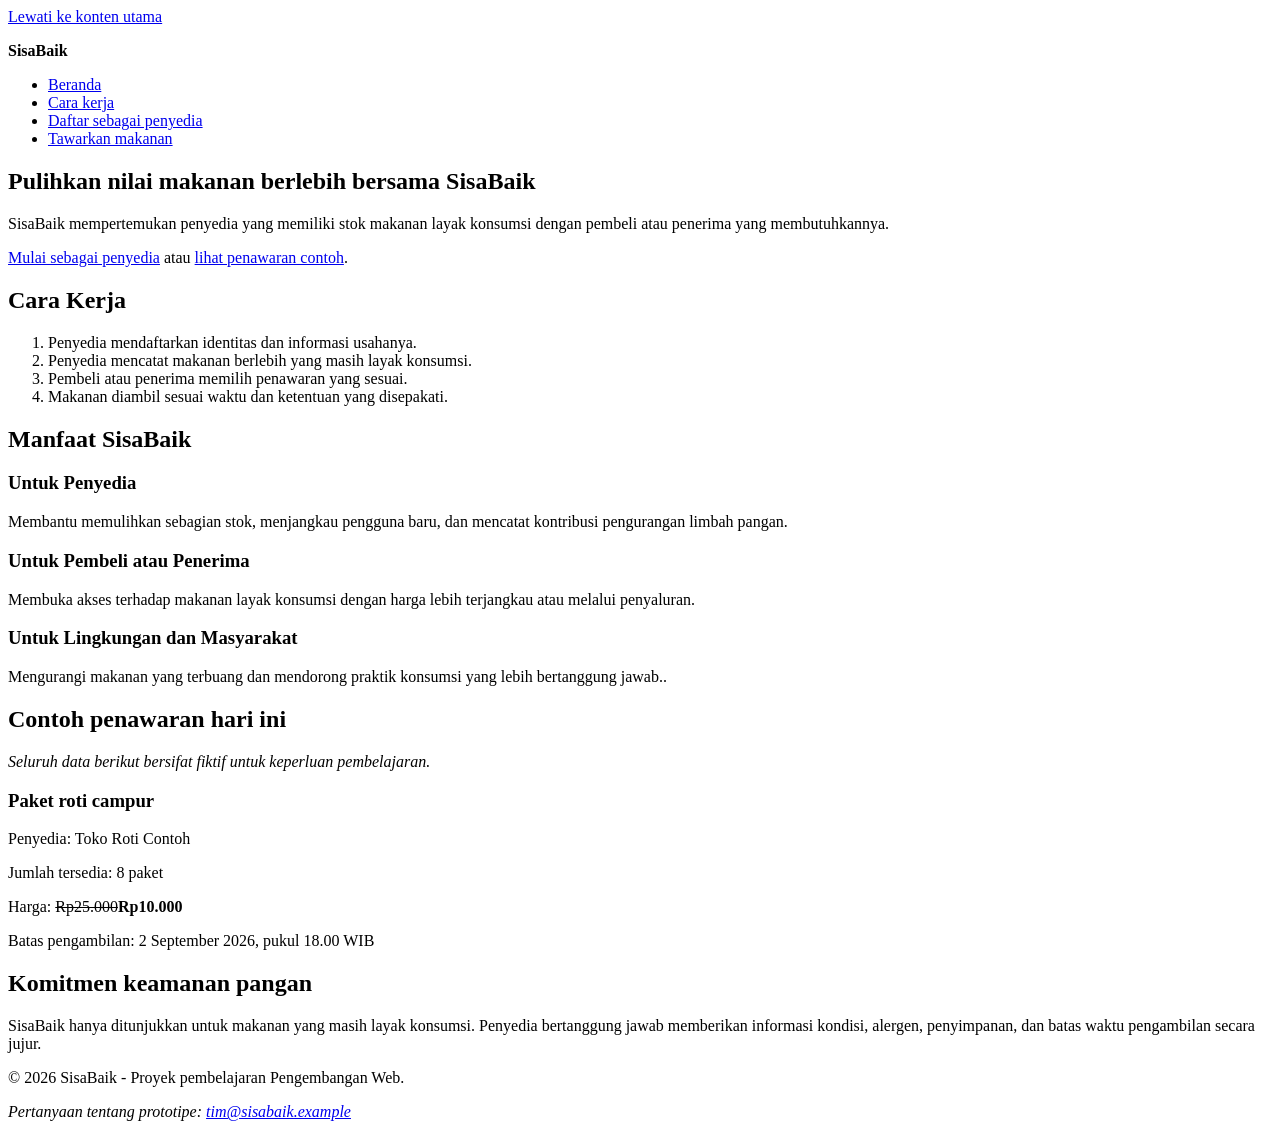
==== index.html @ 7b739e31 "feat: add sematic SisaBaik information page" ====
<!doctype html>
<html lang="id">
    <head>
        <meta charset="utf-8">
        <meta name="viewport" content="width=device-width, initial-scale=1">
        <meta
        name="description"
        content="SisaBaik membantu penyedia menawarkan makanan berlebih agar tetap bernilai, terjangkau, dan tidak terbuang."
        >
        <title>Beranda | SisaBaik</title> 
    </head>
    <body>
        <a href="#konten-utama">Lewati ke konten utama</a>

    <header>
        <p><strong>SisaBaik</strong></p>
        <nav aria-label="Navigasi Utama">
            <ul>
                <li><a href="index.html" aria-current="page">Beranda</a></li>
                <li><a href="cara-kerja.html">Cara kerja</a></li>
                <li><a href="daftar-penyedia.html">Daftar sebagai penyedia</a></li>
                <li><a href="tawarkan-makanan.html">Tawarkan makanan</a></li>
            </ul>
        </nav>
    </header>

    <main id="konten-utama" tabindex="-1">
        <section aria-labelledby="judul-utama">
            <h1 id="judul-utama">Pulihkan nilai makanan berlebih bersama SisaBaik</h1>
            <p>
                SisaBaik mempertemukan penyedia yang memiliki stok makanan layak konsumsi dengan pembeli atau penerima yang membutuhkannya. 
            </p>
            <p>
                <a href="daftar-penyedia.html">Mulai sebagai penyedia</a> 
                atau 
                <a href="#penawaran-contoh">lihat penawaran contoh</a>.
            </p>
        </section>

        <section id="cara-kerja" aria-labelledby="judul-cara-kerja">
            <h2 id="judul-cara-kerja">Cara Kerja</h2>
            <ol>
                <li>Penyedia mendaftarkan identitas dan informasi usahanya.</li>
                <li>Penyedia mencatat makanan berlebih yang masih layak konsumsi.</li>
                <li>Pembeli atau penerima memilih penawaran yang sesuai.</li>
                <li>Makanan diambil sesuai waktu dan ketentuan yang disepakati.</li>
            </ol>
        </section>
        <section aria-labelledby="judul-manfaat">
            <h2 id="judul-manfaat">Manfaat SisaBaik</h2>

            <article>
                <h3>Untuk Penyedia</h3>
                <p>
                    Membantu memulihkan sebagian stok, menjangkau pengguna baru, dan mencatat kontribusi pengurangan limbah pangan.
                </p>
            </article>

            <article>
                <h3>Untuk Pembeli atau Penerima</h3>
                <p>
                    Membuka akses terhadap makanan layak konsumsi dengan harga lebih terjangkau atau melalui penyaluran.
                </p>
            </article>

            <article>
                <h3>Untuk Lingkungan dan Masyarakat</h3>
                <p>
                    Mengurangi makanan yang terbuang dan mendorong praktik konsumsi yang lebih bertanggung jawab..
                </p>
            </article>
        </section>

        <section id="penawaran-contoh" aria-labelledby="judul-penawaran">
            <h2 id="judul-penawaran">Contoh penawaran hari ini</h2>
            <p><em>Seluruh data berikut bersifat fiktif untuk keperluan pembelajaran.</em></p>
            
            <article>
                <h3>Paket roti campur</h3>
                <p>Penyedia: Toko Roti Contoh</p>
                <p>Jumlah tersedia: <data value="8">8 paket</data></p>
                <p>Harga: <del>Rp25.000</del><strong>Rp10.000</strong></p>
                <p>
                    Batas pengambilan:
                    <time datetime="2026-09-02T18:00:00+07:00"> 2 September 2026, pukul 18.00 WIB</time>
                </p>
            </article>
        </section>

        <section aria-labelledby="judul-keamanan">
            <h2 id="judul-keamanan">Komitmen keamanan pangan</h2>
            <p>
                SisaBaik hanya ditunjukkan untuk makanan yang masih layak konsumsi.
                Penyedia bertanggung jawab memberikan informasi kondisi, alergen, penyimpanan, dan batas waktu pengambilan secara jujur.
            </p>
        </section>
    </main>

    <footer>
        <p>&copy; 2026 SisaBaik - Proyek pembelajaran Pengembangan Web.</p>
        <address>
            Pertanyaan tentang prototipe:
            <a href="mailto:tim@sisabaik.example">tim@sisabaik.example</a>
        </address>
    </footer>
    </body>
</html>
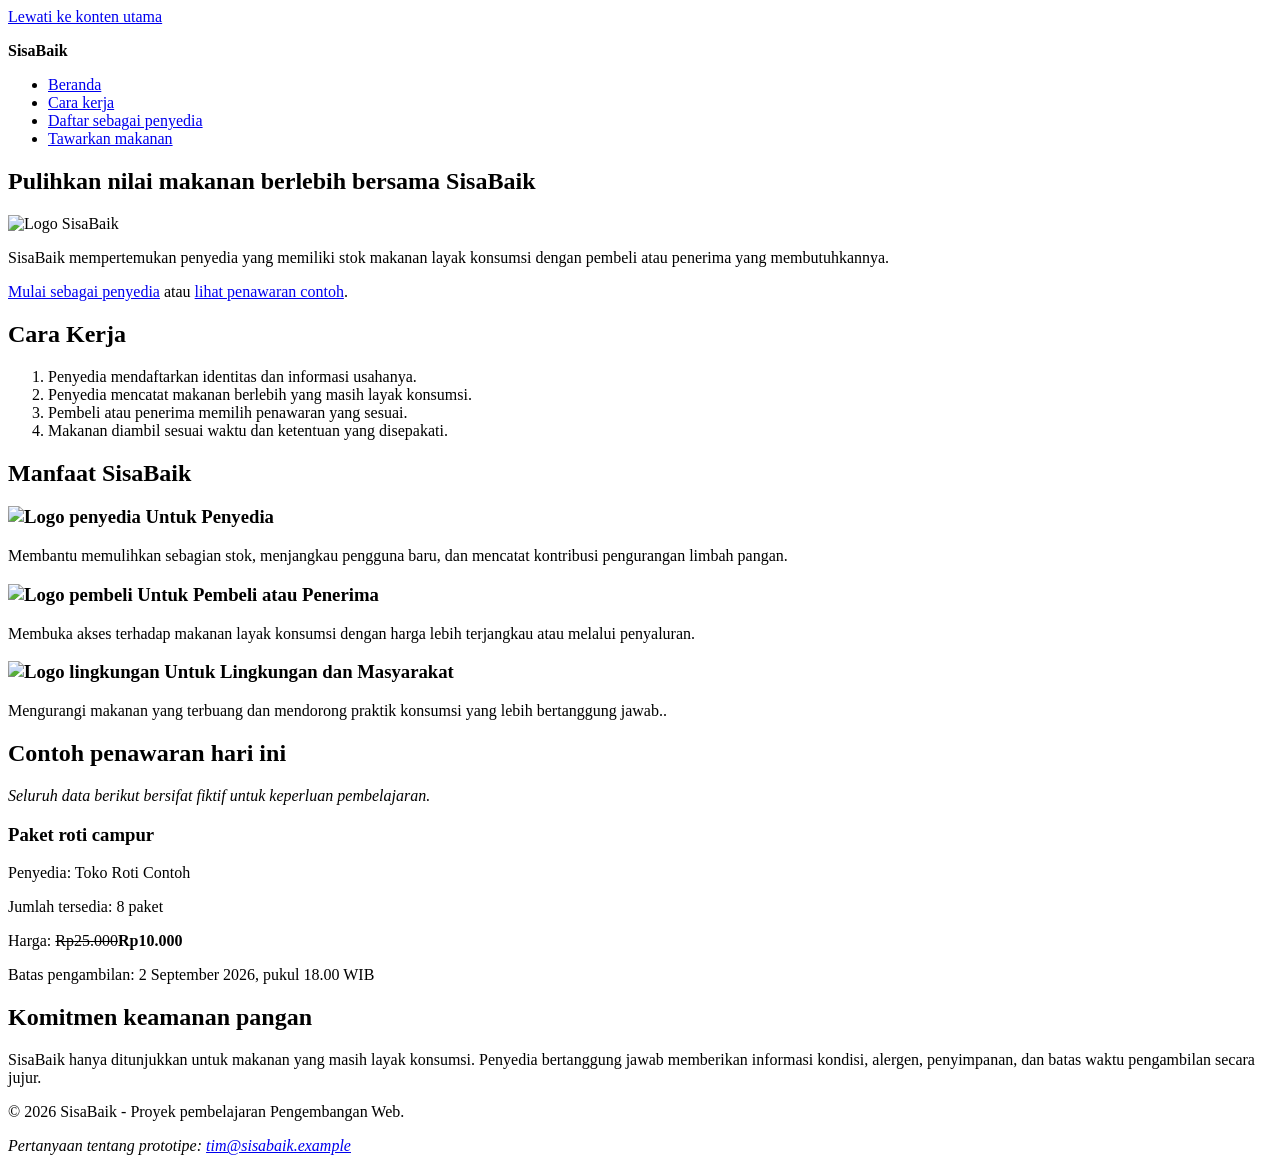
==== commit 04da8634: "feat: add semantic SisaBaik project" ====
--- a/index.html
+++ b/index.html
@@ -17,7 +17,7 @@
         <nav aria-label="Navigasi Utama">
             <ul>
                 <li><a href="index.html" aria-current="page">Beranda</a></li>
-                <li><a href="cara-kerja.html">Cara kerja</a></li>
+                <li><a href="#cara-kerja">Cara kerja</a></li>
                 <li><a href="daftar-penyedia.html">Daftar sebagai penyedia</a></li>
                 <li><a href="tawarkan-makanan.html">Tawarkan makanan</a></li>
             </ul>
@@ -27,6 +27,7 @@
     <main id="konten-utama" tabindex="-1">
         <section aria-labelledby="judul-utama">
             <h1 id="judul-utama">Pulihkan nilai makanan berlebih bersama SisaBaik</h1>
+            <img src="images/logo11.png" alt="Logo SisaBaik" width="400" height="300">
             <p>
                 SisaBaik mempertemukan penyedia yang memiliki stok makanan layak konsumsi dengan pembeli atau penerima yang membutuhkannya. 
             </p>
@@ -50,21 +51,27 @@
             <h2 id="judul-manfaat">Manfaat SisaBaik</h2>
 
             <article>
-                <h3>Untuk Penyedia</h3>
+                <h3>
+                    <img src="images/penyedia.jpg" alt="Logo penyedia" width="24" height="24">
+                    Untuk Penyedia</h3>
                 <p>
                     Membantu memulihkan sebagian stok, menjangkau pengguna baru, dan mencatat kontribusi pengurangan limbah pangan.
                 </p>
             </article>
 
             <article>
-                <h3>Untuk Pembeli atau Penerima</h3>
+                <h3>
+                    <img src="images/pembeli.jpg" alt="Logo pembeli" width="24" height="24">
+                    Untuk Pembeli atau Penerima</h3>
                 <p>
                     Membuka akses terhadap makanan layak konsumsi dengan harga lebih terjangkau atau melalui penyaluran.
                 </p>
             </article>
 
             <article>
-                <h3>Untuk Lingkungan dan Masyarakat</h3>
+                <h3>
+                    <img src="images/lingkungan.jpg" alt="Logo lingkungan" width="24" height="24">
+                    Untuk Lingkungan dan Masyarakat</h3>
                 <p>
                     Mengurangi makanan yang terbuang dan mendorong praktik konsumsi yang lebih bertanggung jawab..
                 </p>
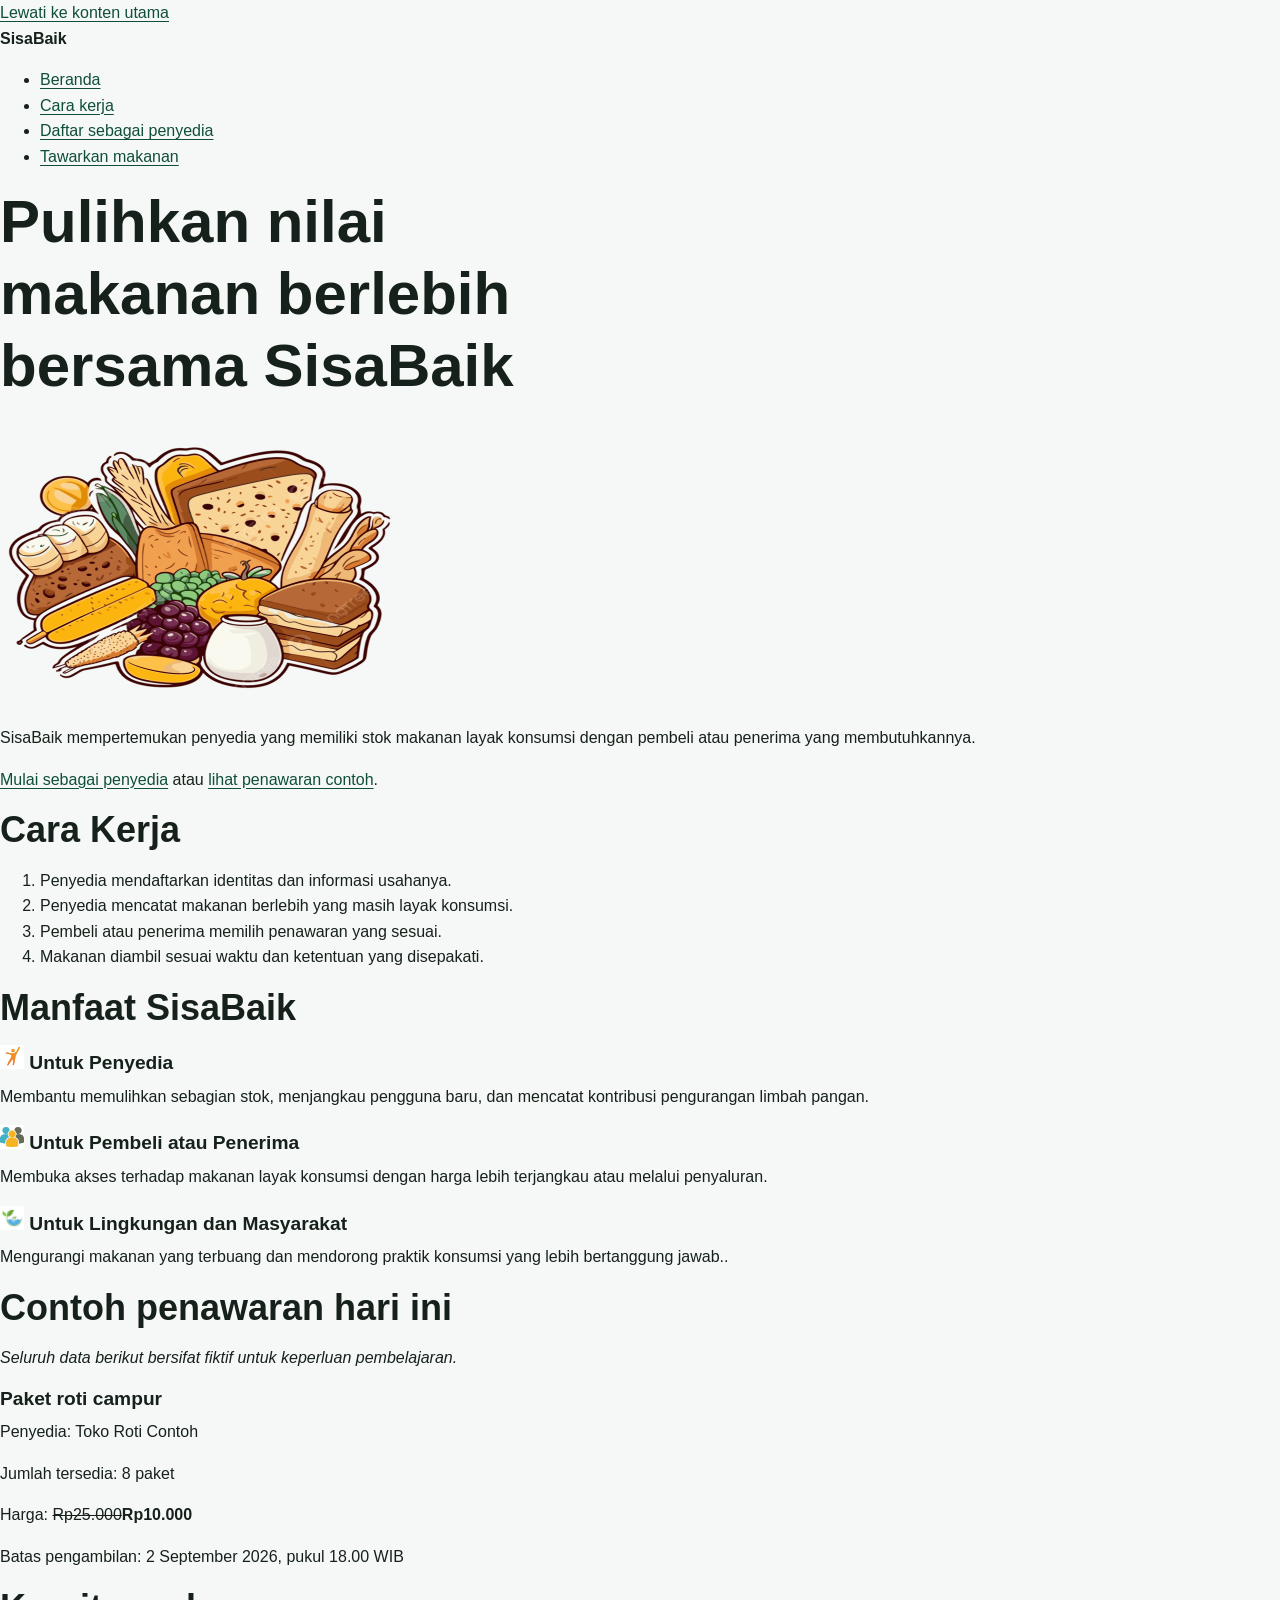
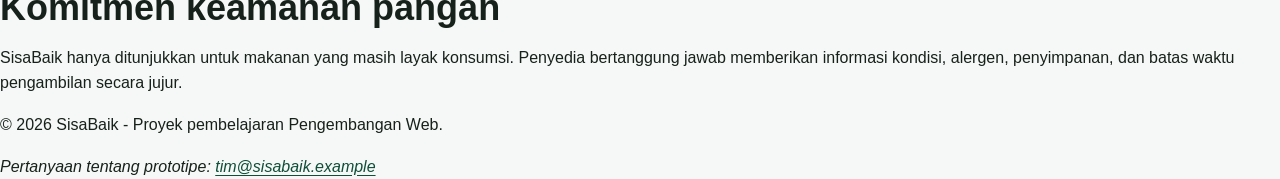
==== commit a2931008: "feat: add responsive SisaBaik visualsystem" ====
--- a/index.html
+++ b/index.html
@@ -7,7 +7,8 @@
         name="description"
         content="SisaBaik membantu penyedia menawarkan makanan berlebih agar tetap bernilai, terjangkau, dan tidak terbuang."
         >
-        <title>Beranda | SisaBaik</title> 
+        <title>Beranda | SisaBaik</title>
+        <link rel="stylesheet" href="styles.css"> 
     </head>
     <body>
         <a href="#konten-utama">Lewati ke konten utama</a>
--- a/styles.css
+++ b/styles.css
@@ -0,0 +1,426 @@
+:root {
+    --color-primary: #176b4d;
+    --color-primary-dark: #0f4f39;
+    --color-primary-soft: #e8f5ef;
+    --color-accent: #f2b84b;
+    --color-text: #17211b;
+    --color-muted: #52615a;
+    --color-surface: #ffffff;
+    --color-background: #f5f8f6;
+    --color-border: #cbd8d1;
+    --color-danger: #a52a2a;
+    --shadow-card: 0 0.5rem 1.5rem rgb(23 33 27 / 10%);
+    --radius-small: 0.5rem;
+    --radius-medium: 0.9rem;
+    --radius-large: 1.4rem;
+    --content-width: 72rem;
+}
+
+::before,
+::after {
+    box-sizing: border-box;
+}
+html {
+    scroll-behavior: smooth;
+}
+body {
+    margin: 0;
+    background: var(--color-background);
+    color: var(--color-text);
+    font-family: Arial, Helvetica, sans-serif;
+    font-size: 1rem;
+    line-height: 1.6;
+}
+
+h1,
+h2,
+h3,
+p {
+    margin-block-start: 0;
+}
+
+h1,
+h2,
+h3 {
+    line-height: 1.2;
+}
+
+h1 {
+    max-width: 18ch;
+    margin-block-end: 1rem;
+    font-size: clamp(2rem, 7vw, 3.75rem);
+}
+
+h2 {
+    margin-block-end: 1rem;
+    font-size: clamp(1.5rem, 5vw, 2.25rem);
+}
+
+h3 {
+    margin-block-end: 0.6rem;
+    font-size: 1.2rem;
+}
+
+a{
+    color: var(--color-primary-dark);
+    text-underline-offset: 0.2em;
+}
+
+a:hover {
+    text-decoration-thickness: 0.18em;
+}
+
+:focus-visible {
+    outline: 0.2rem solid var(--color-accent);
+    outline-offset: 0.2rem;
+}
+
+.skip-link {
+    position: absolute;
+    inset-block-start: 0.5rem;
+    inset-inline-start: 0.5rem;
+    z-index: 100;
+    padding: 0.7rem 1rem;
+    border-radius: var(--radius-small);
+    background: var(--color-text);
+    color: var(--color-surface);
+    transform: translateY(-180%);
+}
+
+.skip-link:focus {
+    transform: translateY(0);
+}
+
+.container {
+    width: min(100% - 2rem, var(--content-width));
+    margin-inline: auto;
+}
+
+.site-header {
+    background: var(--color-surface);
+    border-block-end: 0.0625rem solid var(--color-border);
+}
+
+.header-layout {
+    display: flex;
+    flex-direction: column;
+    gap: 0.75rem;
+    padding-block: 1rem;
+}
+
+.brand {
+    margin: 0;
+    color: var(--color-primary-dark);
+    font-size: 1.4rem;
+    font-weight: 700;
+}
+
+.nav-list {
+    display: flex;
+    flex-wrap: wrap;
+    gap: 0.5rem 1rem;
+    margin: 0;
+    padding: 0;
+    list-style: none;
+}
+
+.nav-list a {
+    display: inline-block;
+    padding-block: 0.35rem;
+    font-weight: 700;
+}
+
+.nav-list a[aria-current="page"] {
+    color: var(--color-primary);
+    text-decoration-thickness: 0.2em;
+}
+
+.hero {
+    padding-block: clamp(3rem, 10vw, 7rem);
+    background:
+        linear-gradient(135deg, rgb(232 245 239 / 95%), rgb(255 255 255 / 62%));
+}
+
+.hero-layout {
+    display: grid;
+    gap: 2rem;
+    align-items: center;
+}
+
+.eyebrow {
+    margin-block-end: 0.5rem;
+    color: var(--color-primary-dark);
+    font-weight: 700;
+    letter-spacing: 0.05em;
+    text-transform: uppercase;
+}
+
+.lead {
+    max-width: 62ch;
+    color: var(--color-muted);
+    font-size: 1.1rem; 
+}
+
+.hero-panel {
+    padding: 1.5rem;
+    border: 0.0625rem solid var(--color-border);
+    border-radius: var(--radius-large);
+    background: var(--color-surface);
+    box-shadow: var(--shadow-card);
+}
+
+.hero-panel strong {
+    display: block;
+    color: var(--color-primary-dark);
+    font-size: 2rem;
+}
+
+.button-group,
+.form-actions {
+    display: wrap;
+    gap: 0.75rem;
+    align-items: center;
+}
+
+.button {
+    display: inline-block;
+    padding: 0.75rem 1rem;
+    border: 0.125rem solid var(--color-primary);
+    border-radius: var(--radius-small);
+    background: var(--color-primary);
+    color: var(--color-surface);
+    font: inherit;
+    font-weight: 700;
+    line-height: 1.2;
+    text-decoration: none;
+    cursor: pointer;
+}
+
+.button:hover {
+    background: var(--color-primary-dark);
+    border-color: var(--color-primary-dark);
+}
+
+.button-secondary {
+    background: transparent;
+    color: var(--color-primary-dark);
+}
+
+.section {
+    padding-block: clamp(2.5rem, 7vw, 5rem);
+}
+
+.section-alt{
+    background: var(--color-surface);
+}
+
+.section-intro {
+    max-width: 65ch;
+    color: var(--color-muted);
+}
+
+.steps-grid,
+.benefit-grid,
+.offer-grid {
+    display: grid;
+    grid-template-columns: 1fr;
+    gap: 1rem;
+}
+
+.card {
+    padding: 1.25rem;
+    border: 0.0625rem solid var(--color-border);
+    border-radius: var(--radius-medium);
+    background: var(--color-surface);
+    box-shadow: var(--shadow-card);
+}
+
+.step-number {
+    display: inline-grid;
+    width: 2.25rem;
+    height: 2.25rem;
+    margin-block-end: 0.75rem;
+    place-items: center;
+    border-radius: 50%;
+    background: var(--color-primary-soft);
+    color: var(--color-primary-dark);
+    font-weight: 700;
+}
+
+.offer-card {
+    display: flex;
+    flex-direction: column;
+    overflow: hidden;
+    border: 0.0625rem solid var(--color-border);
+    border-radius: var(--radius-medium);
+    background: var(--color-surface);
+    box-shadow: var(--shadow-card);
+}
+
+.offer-card_visual {
+    min-height: 8rem;
+    background: linear-gradient(135deg, var(--color-primary), var(--color-primary-dark));
+}
+
+.offer-card_content {
+    display: flex;
+    flex: 1;
+    flex-direction: column;
+    padding: 1.25rem;
+}
+
+.offer-card_meta {
+    color: var(--color-muted);
+}
+
+.offer-card_price {
+    margin-block-start: auto;
+    font-size: 1.15rem;
+}
+
+.badge {
+    display: inline-block;
+    width: fit-content;
+    margin-block-end: 0.75rem;
+    padding: 0.25rem 0.6rem;
+    border-radius: 999px;
+    background: var(--color-primary-soft);
+    color: var(--color-primary-dark);
+    font-size: 0.85rem;
+    font-weight: 700;
+}
+
+.notice {
+    padding: 1rem;
+    border-inline-start: 0.3rem solid var(--color-primary);
+    border-radius: var(--radius-small);
+    background: var(--color-primary-soft);
+}
+
+.page-heading {
+    padding-block: clamp(2.5rem, 7vw, 5rem) 2rem;
+}
+
+.form-card {
+    max-width: 56rem;
+    margin-block-end: 3rem;
+    padding: clamp(1rem, 4vw, 2rem);
+    border: 0.0625rem solid var(--color-border);
+    border-radius: var(--radius-large);
+    background: var(--color-surface);
+    box-shadow: var(--shadow-card);
+}
+
+.form-section {
+    margin: 0 0 1.5rem;
+    padding: 1.25rem;
+    border: 0.0625rem solid var(--color-border);
+    border-radius: var(--radius-medium);
+}
+
+.form-section legend {
+    padding-inline: 0.4rem;
+    color: var(--color-primary-dark);
+    font-size: 1.1rem;
+    font-weight: 700;
+}
+
+label {
+    display: inline-block;
+    margin-block-end: 0.35rem;
+    font-weight: 700;
+}
+
+input,
+select,
+textarea {
+    width: 100%;
+    padding: 0.7rem 0.75rem;
+    border: 0.0625rem solid #809087;
+    border-radius: var(--radius-small);
+    background: var(--color-surface);
+    color: var(--color-text);
+    font: inherit;
+}
+
+textarea {
+    resize: vertical;
+}
+
+input:focus,
+select:focus,
+textarea:focus {
+    border-color: var(--color-primary-dark);
+}
+
+input[type="checkbox"],
+input[type="radio"] {
+    width: 1.1rem;
+    height: 1.1rem;
+    margin: 0.2rem 0 0;
+    accent-color: var(--color-primary);
+}
+
+required-note {
+    color: var(--color-muted);
+}
+
+.site-footer {
+    padding-block: 2rem;
+    background: var(--color-primary-dark);
+    color: var(--color-surface);
+}
+
+.site-footer a {
+    color: var(--color-surface);
+}
+
+.footer-layout {
+    display: flex;
+    flex-direction: column;
+    gap: 0.5rem;
+}
+
+.footer-layout p,
+.footer-layout address {
+    margin: 0;
+}
+
+@media (min-width: 48rem) {
+    .header-layout {
+        flex-direction: row;
+        justify-content: space-between;
+        align-items: center;
+    }
+
+    .hero-layout {
+        grid-template-columns: minmax(0, 1.5fr) minmax(15rem, 0.7fr);
+    }
+
+    .steps-grid,
+    .benefit-grid {
+    grid-template-columns: repeat(3, minmax(0, 1fr));
+    }
+    
+    .offer-grid {
+    grid-template-columns: repeat(2, minmax(0, 1fr));
+    }
+    
+    .footer-layout {
+    flex-direction: row;
+    justify-content: space-between;
+    align-items: center;
+    }
+}
+
+@media (min-width: 68rem) {
+    .offer-grid {
+    grid-template-columns: repeat(3, minmax(0, 1fr));
+    }
+}
+
+@media (prefers-reduced-motion: reduce) {
+    html {
+    scroll-behavior: auto;
+    }
+}
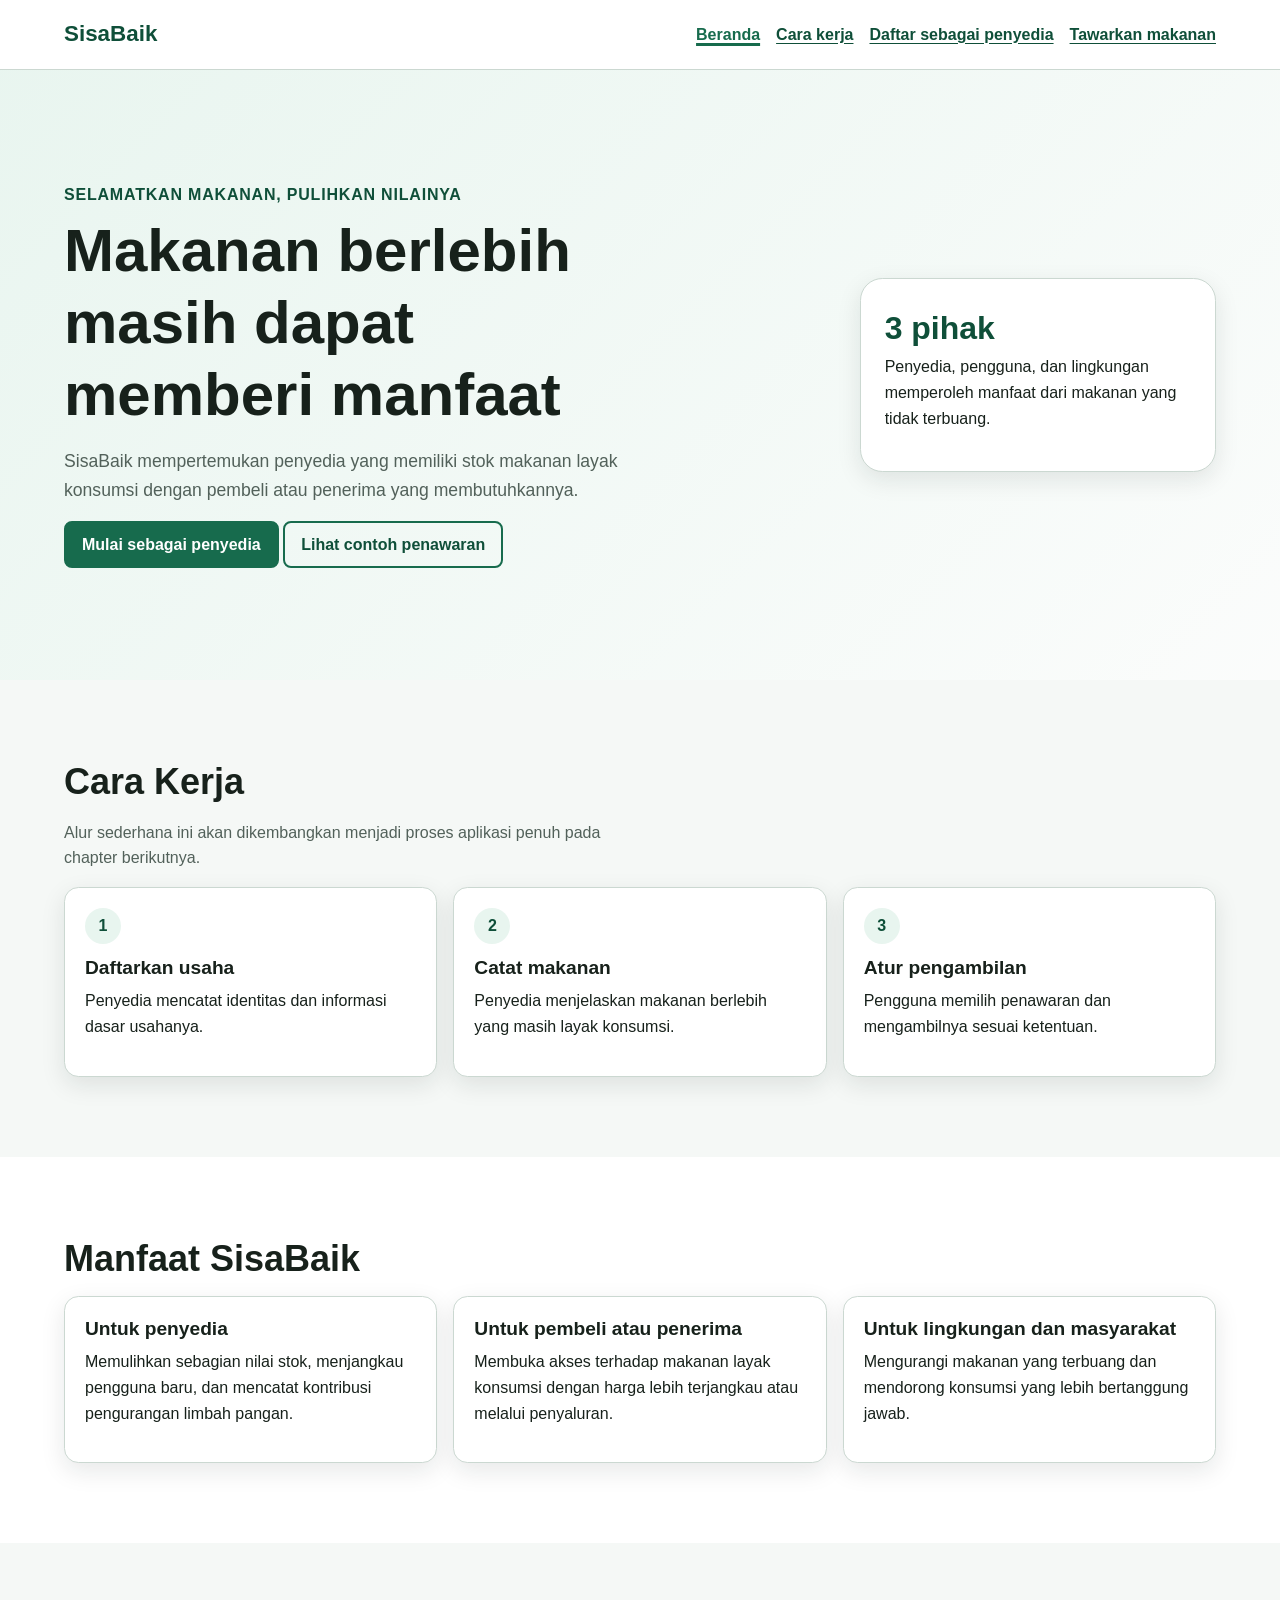
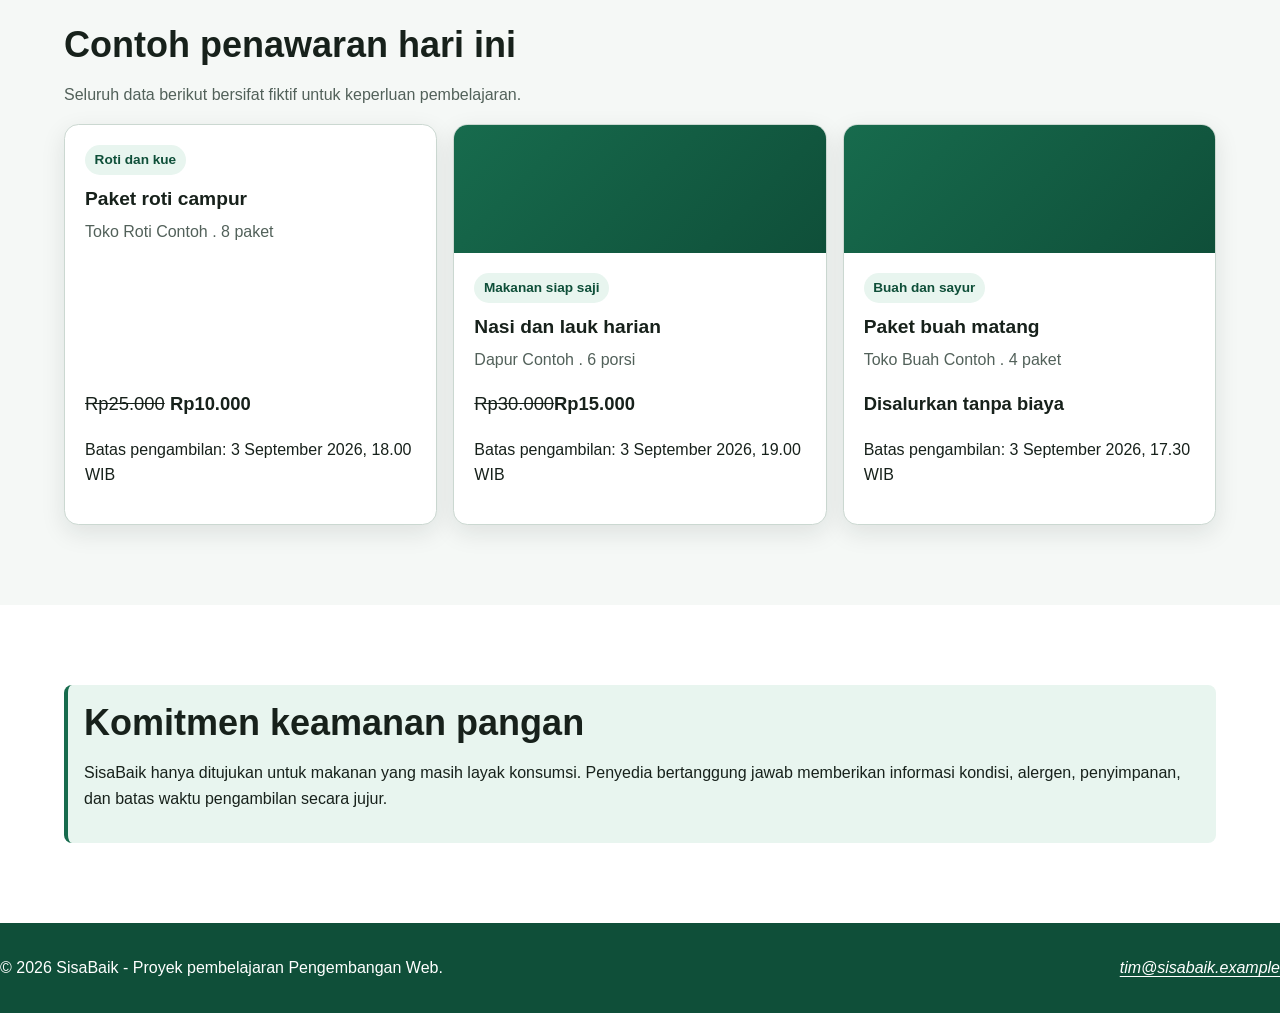
==== commit fb9ab2f8: "style: apply responsive layout to SisaBaik pages" ====
--- a/index.html
+++ b/index.html
@@ -2,114 +2,146 @@
 <html lang="id">
     <head>
         <meta charset="utf-8">
-        <meta name="viewport" content="width=device-width, initial-scale=1">
-        <meta
-        name="description"
-        content="SisaBaik membantu penyedia menawarkan makanan berlebih agar tetap bernilai, terjangkau, dan tidak terbuang."
-        >
-        <title>Beranda | SisaBaik</title>
-        <link rel="stylesheet" href="styles.css"> 
-    </head>
-    <body>
-        <a href="#konten-utama">Lewati ke konten utama</a>
+    <meta name="viewport" content="width=device-width, initial-scale=1">
+    <meta name="description" content="SisaBaik membantu penyedia menawarkan makanan berlebih agar tetap bernilai, terjangkau, dan tidak terbuang.">
+    <title>Beranda | SisaBaik</title>
+    <link rel="stylesheet" href="styles.css">
+</head>
+<body>
+    <a class="skip-link" href="#konten-utama">Lewati ke konten utama</a>
 
-    <header>
-        <p><strong>SisaBaik</strong></p>
-        <nav aria-label="Navigasi Utama">
-            <ul>
-                <li><a href="index.html" aria-current="page">Beranda</a></li>
-                <li><a href="#cara-kerja">Cara kerja</a></li>
-                <li><a href="daftar-penyedia.html">Daftar sebagai penyedia</a></li>
-                <li><a href="tawarkan-makanan.html">Tawarkan makanan</a></li>
-            </ul>
-        </nav>
-    </header>
+    <header class="site-header">
+        <div class="container header-layout">
+            <p class="brand">SisaBaik</p>
+            <nav aria-label="Navigasi utama">
+                <ul class="nav-list">
+                    <li><a href="index.html" aria-current="page">Beranda</a></li>
+                    <li><a href="#cara-kerja">Cara kerja</a></li>
+                    <li><a href="daftar-penyedia.html">Daftar sebagai penyedia</a></li>
+                    <li><a href="tawarkan-makanan.html">Tawarkan makanan</a></li>
+                </ul>
+            </nav>
+        </div>
+</header>
 
-    <main id="konten-utama" tabindex="-1">
-        <section aria-labelledby="judul-utama">
-            <h1 id="judul-utama">Pulihkan nilai makanan berlebih bersama SisaBaik</h1>
-            <img src="images/logo11.png" alt="Logo SisaBaik" width="400" height="300">
-            <p>
-                SisaBaik mempertemukan penyedia yang memiliki stok makanan layak konsumsi dengan pembeli atau penerima yang membutuhkannya. 
-            </p>
-            <p>
-                <a href="daftar-penyedia.html">Mulai sebagai penyedia</a> 
-                atau 
-                <a href="#penawaran-contoh">lihat penawaran contoh</a>.
-            </p>
-        </section>
+<main id="konten-utama" tabindex="-1">
+    <section class="hero" aria-labelledby="judul-utama">
+        <div class="container hero-layout">
+            <div>
+                <p class="eyebrow">Selamatkan makanan, pulihkan nilainya</p>
+                <h1 id="judul-utama">Makanan berlebih masih dapat memberi manfaat</h1>
+                <p class="lead">SisaBaik mempertemukan penyedia yang memiliki stok makanan layak konsumsi dengan pembeli
+                atau penerima yang membutuhkannya.</p>
+                <div class="button-group">
+                    <a class="button" href="daftar-penyedia.html">Mulai sebagai penyedia</a>
+                    <a class="button button-secondary" href="#penawaran-contoh">Lihat contoh penawaran</a>
+                </div>
+            </div>
+            <aside class="hero-panel" aria-label="Ringkasan manfaat SisaBaik">
+                <strong>3 pihak</strong>
+                <p>Penyedia, pengguna, dan lingkungan memperoleh manfaat dari makanan yang tidak terbuang.</p>
+            </aside>
+        </div>
+    </section>
+    
+    <section class="section" id="cara-kerja" aria-labelledby="judul-cara-kerja">
+        <div class="container">
+            <h2 id="judul-cara-kerja">Cara Kerja</h2>
+            <p class="section-intro">Alur sederhana ini akan dikembangkan menjadi proses aplikasi penuh pada chapter berikutnya.</p>
+            <div class="steps-grid">
+                <article class="card">
+                    <span class="step-number" aria=-hidden="true">1</span>
+                    <h3>Daftarkan usaha</h3>
+                    <p>Penyedia mencatat identitas dan informasi dasar usahanya.</p>
+                </article>
+                <article class="card">
+                    <span class="step-number" aria-hidden="true">2</span>
+                    <h3>Catat makanan</h3>
+                    <p>Penyedia menjelaskan makanan berlebih yang masih layak konsumsi.</p>
+                </article>
+                <article class="card">
+                    <span class="step-number" aria-hidden="true">3</span>
+                    <h3>Atur pengambilan</h3>
+                    <p>Pengguna memilih penawaran dan mengambilnya sesuai ketentuan.</p>
+                </article>
+            </div>
+        </div> 
+    </section>
 
-        <section id="cara-kerja" aria-labelledby="judul-cara-kerja">
-            <h2 id="judul-cara-kerja">Cara Kerja</h2>
-            <ol>
-                <li>Penyedia mendaftarkan identitas dan informasi usahanya.</li>
-                <li>Penyedia mencatat makanan berlebih yang masih layak konsumsi.</li>
-                <li>Pembeli atau penerima memilih penawaran yang sesuai.</li>
-                <li>Makanan diambil sesuai waktu dan ketentuan yang disepakati.</li>
-            </ol>
-        </section>
-        <section aria-labelledby="judul-manfaat">
+    <section class="section section-alt" aria-labelledby="judul-manfaat">
+        <div class="container">
             <h2 id="judul-manfaat">Manfaat SisaBaik</h2>
+            <div class="benefit-grid">
+                <article class="card">
+                    <h3>Untuk penyedia</h3>
+                    <p>Memulihkan sebagian nilai stok, menjangkau pengguna baru, dan mencatat kontribusi pengurangan limbah pangan.</p>
+                </article>
+                <article class="card">
+                    <h3>Untuk pembeli atau penerima</h3>
+                    <p>Membuka akses terhadap makanan layak konsumsi dengan harga lebih terjangkau atau melalui penyaluran.</p>
+                </article>
+                <article class="card">
+                    <h3>Untuk lingkungan dan masyarakat</h3>
+                    <p>Mengurangi makanan yang terbuang dan mendorong konsumsi yang lebih bertanggung jawab.</p>
+                </article>
+            </div>
+        </div>
+    </section>
 
-            <article>
-                <h3>
-                    <img src="images/penyedia.jpg" alt="Logo penyedia" width="24" height="24">
-                    Untuk Penyedia</h3>
-                <p>
-                    Membantu memulihkan sebagian stok, menjangkau pengguna baru, dan mencatat kontribusi pengurangan limbah pangan.
-                </p>
-            </article>
+    <section class="section" id="penawaran-contoh" aria-labelledby="judul-penawaran">
+        <div class="container">
+            <h2 id="judul-penawaran">Contoh penawaran hari ini</h2>
+            <p class="section-intro">Seluruh data berikut bersifat fiktif untuk keperluan pembelajaran.</p>
+            <div class="offer-grid">
+                <article class="offer-card">
+                    <div class="offer-card_visual" aria hidden="true"></div>
+                    <div class="offer-card_content">
+                        <span class="badge">Roti dan kue</span>
+                        <h3>Paket roti campur</h3>
+                        <p class="offer-card_meta">Toko Roti Contoh . <data value="8">8 paket</data></p>
+                        <p class="offer-card_price"><del>Rp25.000</del> <strong>Rp10.000</strong></p>
+                        <p>Batas pengambilan: <time datetime="2026-09-03T18:00+07:00">3 September 2026, 18.00 WIB</time></p>
+                    </div>
+                </article>
+                <article class="offer-card">
+                    <div class="offer-card_visual" aria-hidden="true"></div>
+                    <div class="offer-card_content">
+                        <span class="badge">Makanan siap saji</span>
+                        <h3>Nasi dan lauk harian</h3>
+                        <p class="offer-card_meta">Dapur Contoh . <data value="6">6 porsi</data></p>
+                        <p class="offer-card_price"><del>Rp30.000</del><strong>Rp15.000</strong></p>
+                        <p>Batas pengambilan: <time datetime="2026-09-03T19:00+07:00">3 September 2026, 19.00 WIB</time></p>
+                    </div>
+                </article>
+                <article class="offer-card">
+                    <div class="offer-card_visual" aria-hidden="true"></div>
+                    <div class="offer-card_content">
+                        <span class="badge">Buah dan sayur</span>
+                        <h3>Paket buah matang</h3>
+                        <p class="offer-card_meta">Toko Buah Contoh . <data value="4">4 paket</data></p>
+                        <p class="offer-card_price"><strong>Disalurkan tanpa biaya</strong></p>
+                        <p>Batas pengambilan: <time datetime="2026-09-03T17:30+07:00">3 September 2026, 17.30 WIB</time></p>
+                    </div>
+                </article>
+            </div>
+        </div>
+    </section>
 
-            <article>
-                <h3>
-                    <img src="images/pembeli.jpg" alt="Logo pembeli" width="24" height="24">
-                    Untuk Pembeli atau Penerima</h3>
-                <p>
-                    Membuka akses terhadap makanan layak konsumsi dengan harga lebih terjangkau atau melalui penyaluran.
-                </p>
-            </article>
+    <section class="section section-alt" aria-labelledby="judul-keamanan">
+        <div class="container">
+            <div class="notice">
+            <h2 id="judul-keamanan">Komitmen keamanan pangan</h2>
+            <p>SisaBaik hanya ditujukan untuk makanan yang masih layak konsumsi. Penyedia bertanggung jawab memberikan informasi kondisi, alergen, penyimpanan, dan batas waktu pengambilan secara jujur.</p>
+            </div>
+        </div>
+    </section>
+</main>
 
-            <article>
-                <h3>
-                    <img src="images/lingkungan.jpg" alt="Logo lingkungan" width="24" height="24">
-                    Untuk Lingkungan dan Masyarakat</h3>
-                <p>
-                    Mengurangi makanan yang terbuang dan mendorong praktik konsumsi yang lebih bertanggung jawab..
-                </p>
-            </article>
-        </section>
-
-        <section id="penawaran-contoh" aria-labelledby="judul-penawaran">
-            <h2 id="judul-penawaran">Contoh penawaran hari ini</h2>
-            <p><em>Seluruh data berikut bersifat fiktif untuk keperluan pembelajaran.</em></p>
-            
-            <article>
-                <h3>Paket roti campur</h3>
-                <p>Penyedia: Toko Roti Contoh</p>
-                <p>Jumlah tersedia: <data value="8">8 paket</data></p>
-                <p>Harga: <del>Rp25.000</del><strong>Rp10.000</strong></p>
-                <p>
-                    Batas pengambilan:
-                    <time datetime="2026-09-02T18:00:00+07:00"> 2 September 2026, pukul 18.00 WIB</time>
-                </p>
-            </article>
-        </section>
-
-        <section aria-labelledby="judul-keamanan">
-            <h2 id="judul-keamanan">Komitmen keamanan pangan</h2>
-            <p>
-                SisaBaik hanya ditunjukkan untuk makanan yang masih layak konsumsi.
-                Penyedia bertanggung jawab memberikan informasi kondisi, alergen, penyimpanan, dan batas waktu pengambilan secara jujur.
-            </p>
-        </section>
-    </main>
-
-    <footer>
+<footer class="site-footer">
+    <div class="conteine footer-layout">
         <p>&copy; 2026 SisaBaik - Proyek pembelajaran Pengembangan Web.</p>
-        <address>
-            Pertanyaan tentang prototipe:
-            <a href="mailto:tim@sisabaik.example">tim@sisabaik.example</a>
-        </address>
-    </footer>
-    </body>
-</html>+        <address><a href="mailto:tim@sisabaik.example">tim@sisabaik.example</a></address>
+    </div>
+</footer>
+</body>
+</html>
